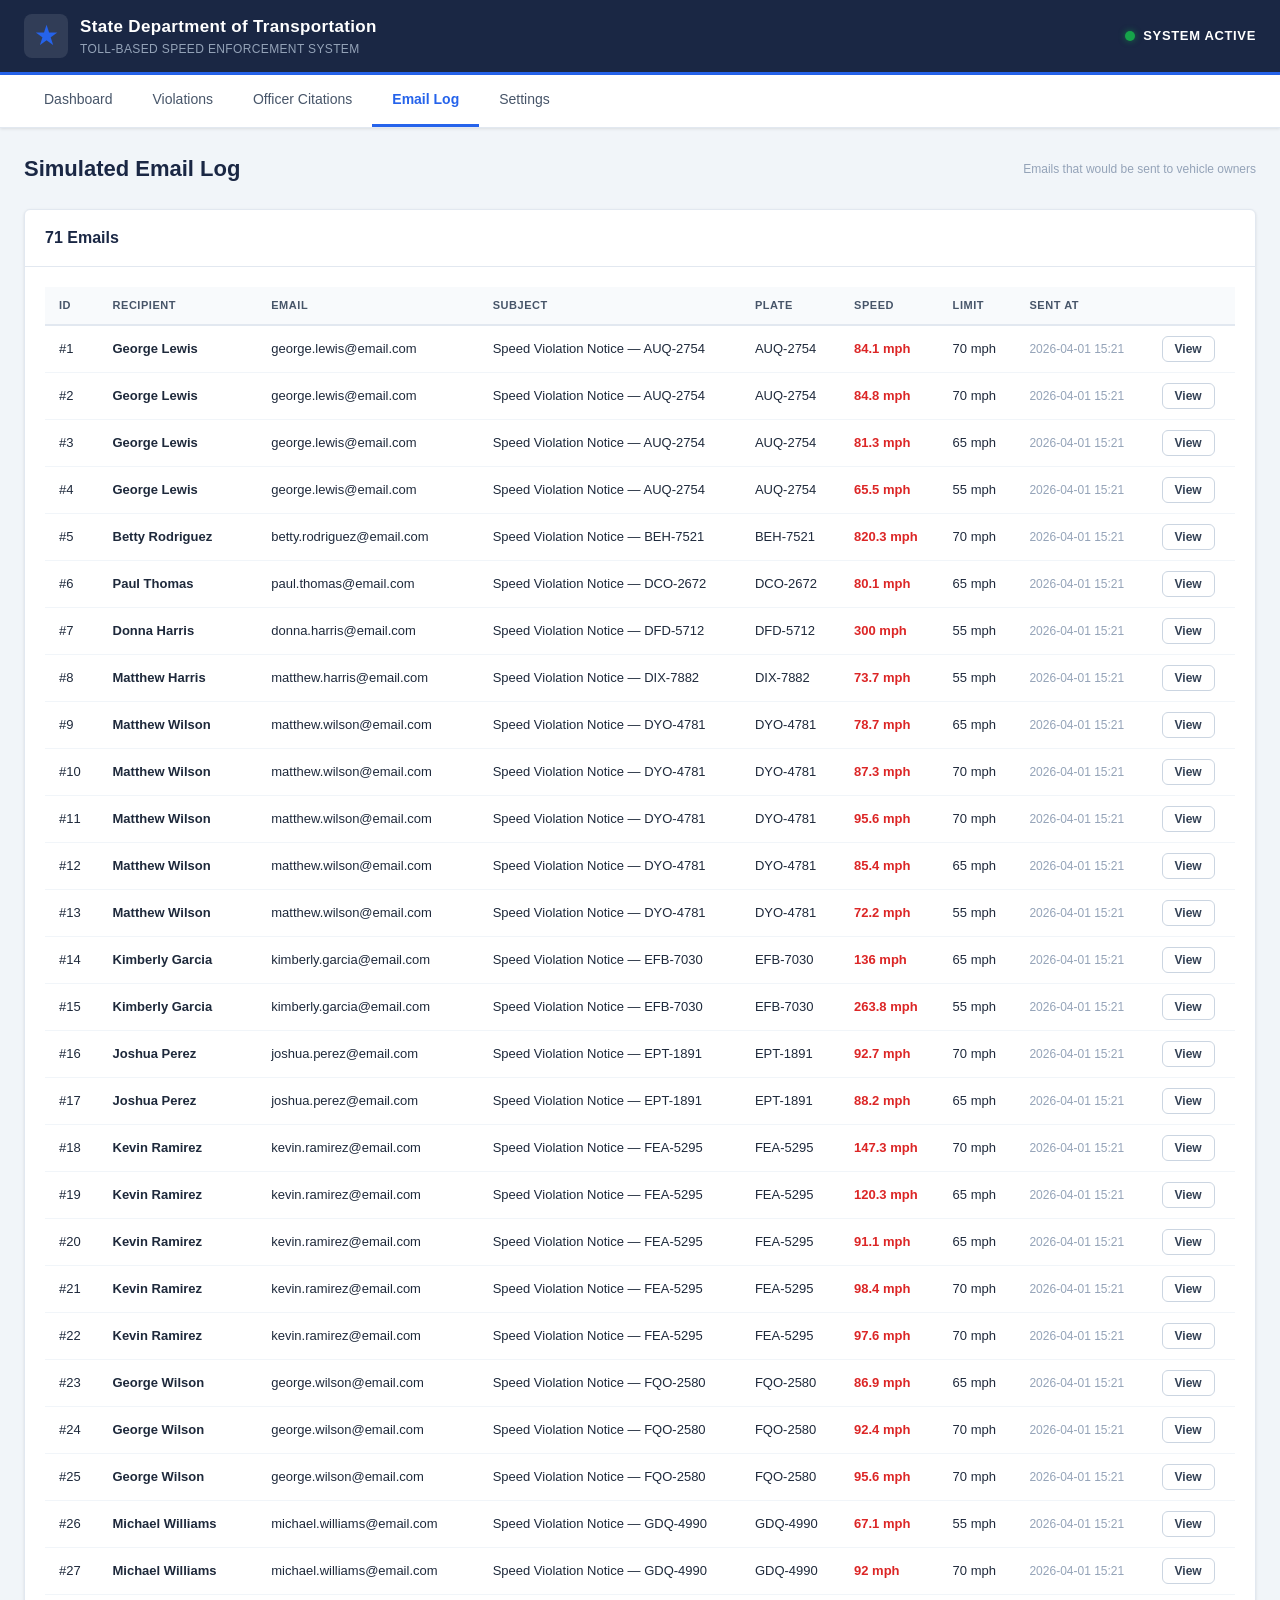
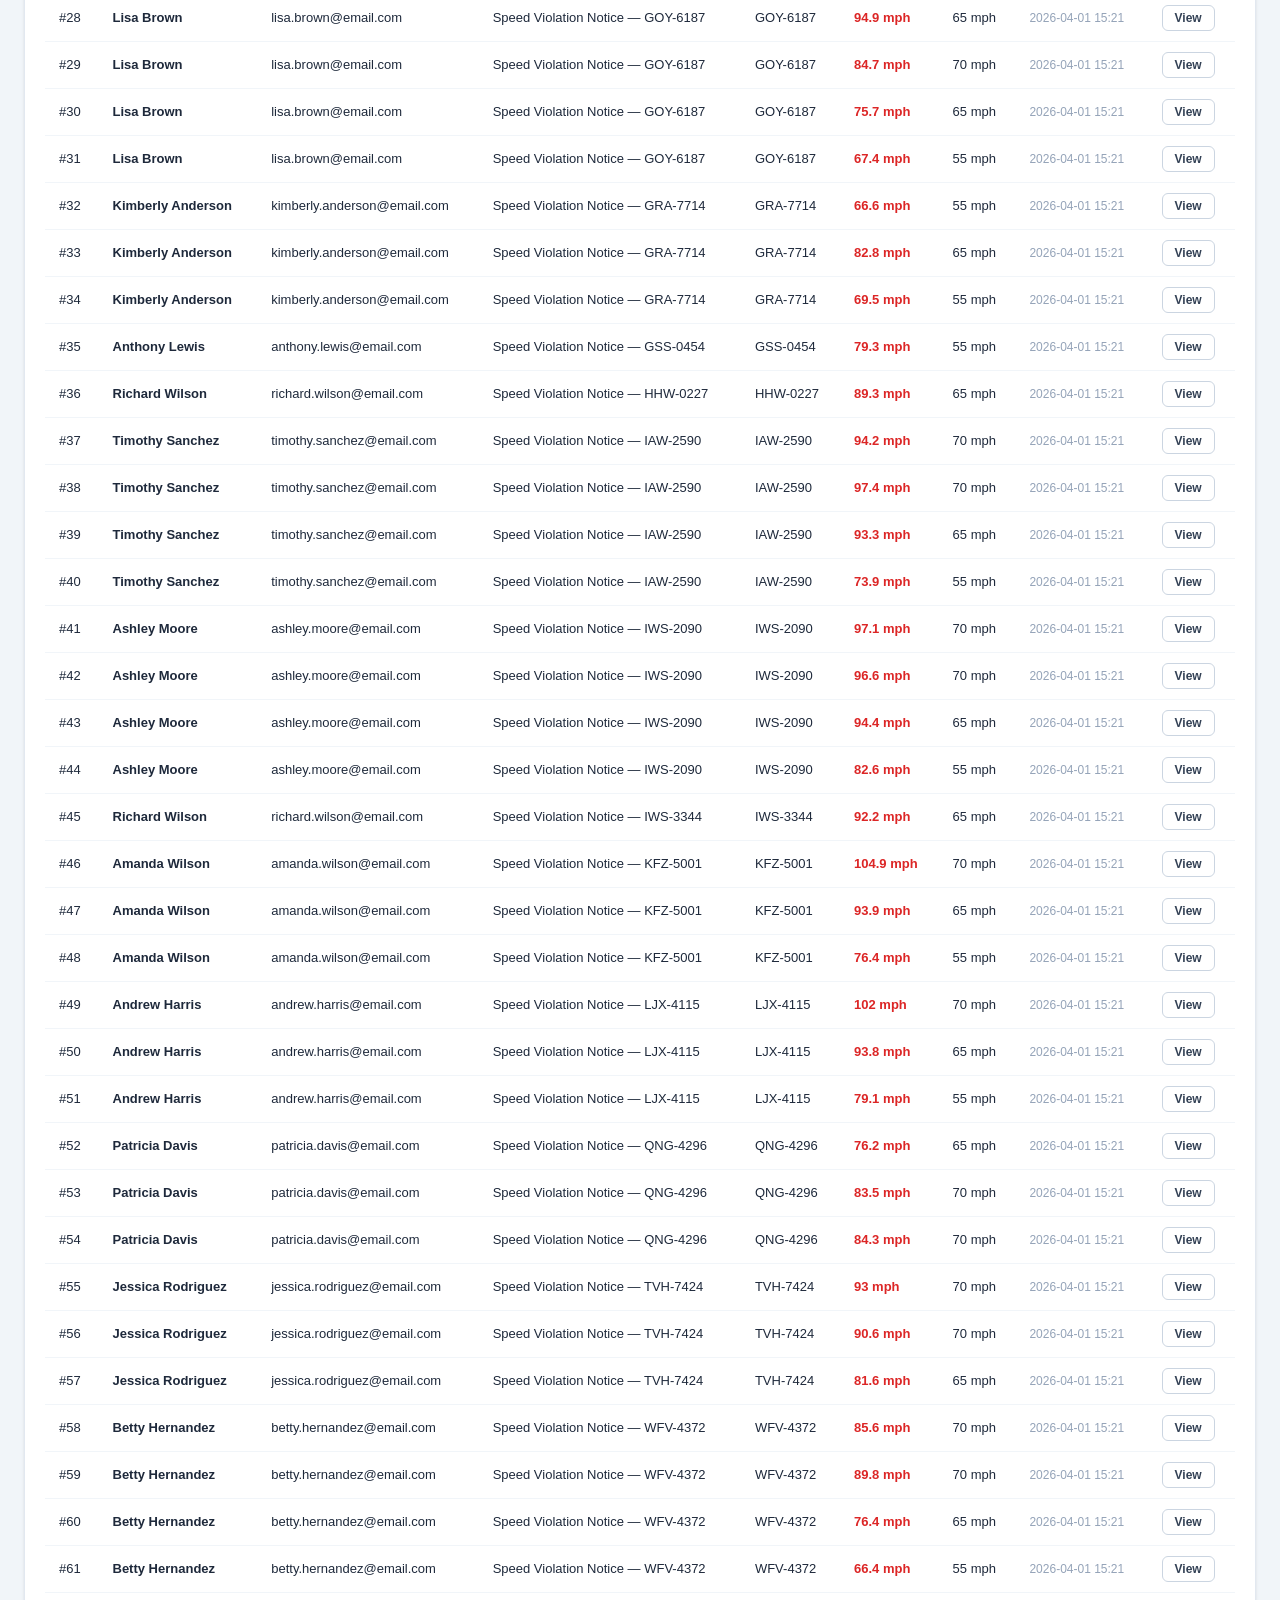
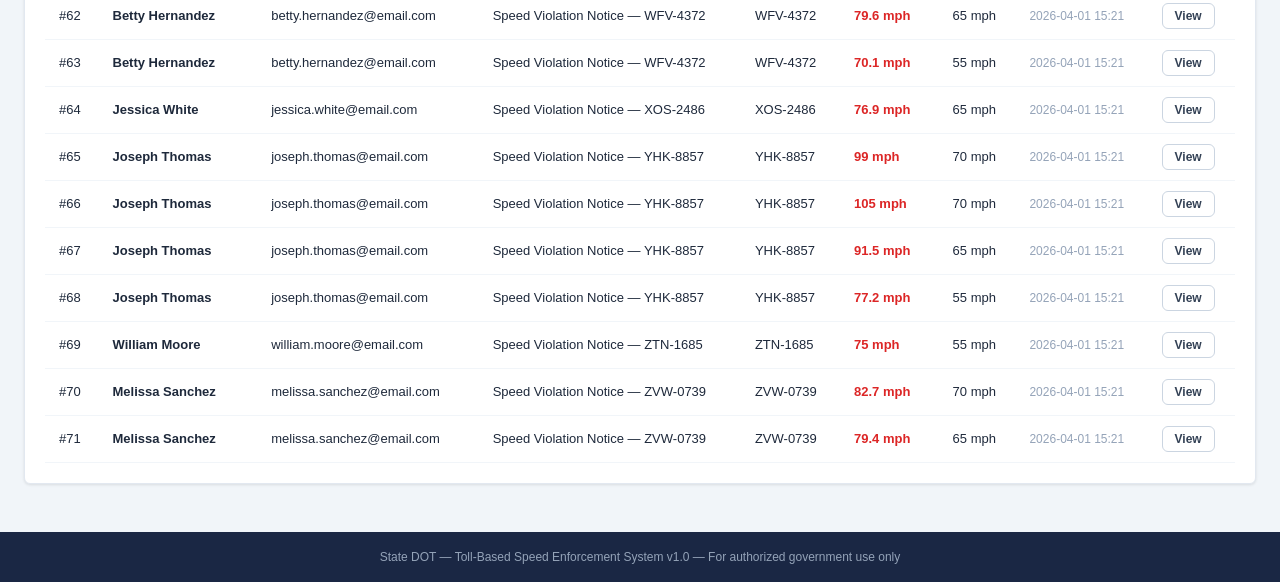
==== docs/emails.html @ 0c73b51b "Add static HTML demo site in docs/ for GitHub Pages Standalone version of the full app with baked-in" ====
<!DOCTYPE html>
<html lang="en">
<head>
    <meta charset="UTF-8">
    <meta name="viewport" content="width=device-width, initial-scale=1.0">
    <title>Email Log — State DOT Speed Enforcement</title>
    <link rel="stylesheet" href="style.css">
</head>
<body>
    <header class="top-bar">
        <div class="top-bar-inner">
            <div class="logo">
                <div class="logo-shield">&#9733;</div>
                <div>
                    <div class="logo-title">State Department of Transportation</div>
                    <div class="logo-subtitle">Toll-Based Speed Enforcement System</div>
                </div>
            </div>
            <div class="system-status">
                <span class="status-dot active"></span>
                <span>System Active</span>
            </div>
        </div>
    </header>

    <nav class="main-nav">
        <div class="nav-inner">
            <a href="index.html" class="nav-link">Dashboard</a>
            <a href="violations.html" class="nav-link">Violations</a>
            <a href="officer-citations.html" class="nav-link">Officer Citations</a>
            <a href="emails.html" class="nav-link active">Email Log</a>
            <a href="settings.html" class="nav-link">Settings</a>
        </div>
    </nav>

    <main class="content">
        <div class="page-header">
            <h1 class="page-title">Simulated Email Log</h1>
            <span class="text-muted text-sm">Emails that would be sent to vehicle owners</span>
        </div>

        <div class="panel">
            <div class="panel-header">
                <span class="panel-title" id="email-count">— Emails</span>
            </div>
            <div class="panel-body">
                <div class="table-wrap">
                    <table>
                        <thead>
                            <tr>
                                <th>ID</th><th>Recipient</th><th>Email</th><th>Subject</th>
                                <th>Plate</th><th>Speed</th><th>Limit</th><th>Sent At</th><th></th>
                            </tr>
                        </thead>
                        <tbody id="email-body"></tbody>
                    </table>
                </div>
            </div>
        </div>
    </main>

    <footer class="footer">
        <div class="footer-inner">
            State DOT — Toll-Based Speed Enforcement System v1.0 &mdash; For authorized government use only
        </div>
    </footer>

    <div id="modal-overlay" class="modal-overlay hidden">
        <div class="modal" id="modal">
            <div class="modal-header">
                <h3 id="modal-title"></h3>
                <button class="modal-close" onclick="closeModal()">&times;</button>
            </div>
            <div class="modal-body" id="modal-body"></div>
        </div>
    </div>
    <div id="toast" class="toast hidden"></div>

    <script src="app.js"></script>
    <script>loadData().then(renderEmails);</script>
</body>
</html>
---- docs/style.css ----
/* ── Reset & Base ─────────────────────────────────────────────────── */
*, *::before, *::after { box-sizing: border-box; margin: 0; padding: 0; }

:root {
    --navy: #1a2744;
    --navy-light: #2c3e5a;
    --blue: #2563eb;
    --blue-light: #dbeafe;
    --gray-50: #f8fafc;
    --gray-100: #f1f5f9;
    --gray-200: #e2e8f0;
    --gray-300: #cbd5e1;
    --gray-400: #94a3b8;
    --gray-500: #64748b;
    --gray-600: #475569;
    --gray-700: #334155;
    --gray-800: #1e293b;
    --green: #16a34a;
    --green-light: #dcfce7;
    --red: #dc2626;
    --red-light: #fee2e2;
    --yellow: #ca8a04;
    --yellow-light: #fef9c3;
    --orange: #ea580c;
    --radius: 6px;
    --shadow: 0 1px 3px rgba(0,0,0,0.1);
    --shadow-md: 0 4px 6px rgba(0,0,0,0.1);
}

body {
    font-family: -apple-system, BlinkMacSystemFont, "Segoe UI", Roboto, "Helvetica Neue", Arial, sans-serif;
    background: var(--gray-100);
    color: var(--gray-800);
    font-size: 15px;
    line-height: 1.5;
    min-height: 100vh;
    display: flex;
    flex-direction: column;
}

/* ── Top Bar ─────────────────────────────────────────────────────── */
.top-bar {
    background: var(--navy);
    color: white;
    padding: 14px 0;
    border-bottom: 3px solid var(--blue);
}
.top-bar-inner {
    max-width: 1280px;
    margin: 0 auto;
    padding: 0 24px;
    display: flex;
    justify-content: space-between;
    align-items: center;
}
.logo {
    display: flex;
    align-items: center;
    gap: 12px;
}
.logo-shield {
    font-size: 28px;
    color: var(--blue);
    background: rgba(255,255,255,0.1);
    width: 44px;
    height: 44px;
    display: flex;
    align-items: center;
    justify-content: center;
    border-radius: 8px;
}
.logo-title {
    font-size: 17px;
    font-weight: 700;
    letter-spacing: 0.02em;
}
.logo-subtitle {
    font-size: 12px;
    color: var(--gray-400);
    letter-spacing: 0.03em;
    text-transform: uppercase;
}
.system-status {
    display: flex;
    align-items: center;
    gap: 8px;
    font-size: 13px;
    font-weight: 600;
    text-transform: uppercase;
    letter-spacing: 0.05em;
}
.status-dot {
    width: 10px;
    height: 10px;
    border-radius: 50%;
    background: var(--red);
}
.status-dot.active {
    background: var(--green);
    box-shadow: 0 0 6px rgba(22, 163, 74, 0.6);
}

/* ── Navigation ──────────────────────────────────────────────────── */
.main-nav {
    background: white;
    border-bottom: 1px solid var(--gray-200);
    box-shadow: var(--shadow);
}
.nav-inner {
    max-width: 1280px;
    margin: 0 auto;
    padding: 0 24px;
    display: flex;
    gap: 0;
}
.nav-link {
    display: block;
    padding: 14px 20px;
    text-decoration: none;
    color: var(--gray-600);
    font-weight: 500;
    font-size: 14px;
    border-bottom: 3px solid transparent;
    transition: all 0.15s;
}
.nav-link:hover {
    color: var(--navy);
    background: var(--gray-50);
}
.nav-link.active {
    color: var(--blue);
    border-bottom-color: var(--blue);
    font-weight: 600;
}

/* ── Content ─────────────────────────────────────────────────────── */
.content {
    max-width: 1280px;
    margin: 0 auto;
    padding: 24px;
    width: 100%;
    flex: 1;
}

.page-header {
    display: flex;
    justify-content: space-between;
    align-items: center;
    margin-bottom: 24px;
}
.page-title {
    font-size: 22px;
    font-weight: 700;
    color: var(--navy);
}

/* ── Cards ────────────────────────────────────────────────────────── */
.card-grid {
    display: grid;
    grid-template-columns: repeat(auto-fit, minmax(220px, 1fr));
    gap: 16px;
    margin-bottom: 24px;
}
.card {
    background: white;
    border-radius: var(--radius);
    padding: 20px;
    box-shadow: var(--shadow);
    border: 1px solid var(--gray-200);
}
.card-label {
    font-size: 12px;
    text-transform: uppercase;
    letter-spacing: 0.05em;
    color: var(--gray-500);
    font-weight: 600;
    margin-bottom: 6px;
}
.card-value {
    font-size: 32px;
    font-weight: 700;
    color: var(--navy);
}
.card-value.green { color: var(--green); }
.card-value.red { color: var(--red); }
.card-value.yellow { color: var(--yellow); }
.card-value.blue { color: var(--blue); }

/* ── Panel ────────────────────────────────────────────────────────── */
.panel {
    background: white;
    border-radius: var(--radius);
    box-shadow: var(--shadow);
    border: 1px solid var(--gray-200);
    margin-bottom: 24px;
}
.panel-header {
    padding: 16px 20px;
    border-bottom: 1px solid var(--gray-200);
    display: flex;
    justify-content: space-between;
    align-items: center;
}
.panel-title {
    font-size: 16px;
    font-weight: 600;
    color: var(--navy);
}
.panel-body {
    padding: 20px;
}

/* ── Tables ───────────────────────────────────────────────────────── */
.table-wrap {
    overflow-x: auto;
}
table {
    width: 100%;
    border-collapse: collapse;
    font-size: 13px;
}
thead {
    background: var(--gray-50);
}
th {
    padding: 10px 14px;
    text-align: left;
    font-weight: 600;
    color: var(--gray-600);
    text-transform: uppercase;
    font-size: 11px;
    letter-spacing: 0.05em;
    border-bottom: 2px solid var(--gray-200);
    white-space: nowrap;
}
td {
    padding: 10px 14px;
    border-bottom: 1px solid var(--gray-100);
    vertical-align: middle;
}
tr:hover {
    background: var(--gray-50);
}

/* ── Badges ───────────────────────────────────────────────────────── */
.badge {
    display: inline-block;
    padding: 3px 10px;
    border-radius: 12px;
    font-size: 11px;
    font-weight: 600;
    text-transform: uppercase;
    letter-spacing: 0.03em;
}
.badge-issued { background: var(--red-light); color: var(--red); }
.badge-suppressed { background: var(--yellow-light); color: var(--yellow); }
.badge-pending { background: var(--blue-light); color: var(--blue); }

/* ── Buttons ─────────────────────────────────────────────────────── */
.btn {
    display: inline-flex;
    align-items: center;
    gap: 6px;
    padding: 9px 18px;
    border-radius: var(--radius);
    font-size: 14px;
    font-weight: 600;
    border: none;
    cursor: pointer;
    transition: all 0.15s;
    text-decoration: none;
}
.btn-primary {
    background: var(--blue);
    color: white;
}
.btn-primary:hover { background: #1d4ed8; }
.btn-primary:disabled { background: var(--gray-300); cursor: not-allowed; }
.btn-secondary {
    background: white;
    color: var(--gray-700);
    border: 1px solid var(--gray-300);
}
.btn-secondary:hover { background: var(--gray-50); }
.btn-danger {
    background: var(--red);
    color: white;
}
.btn-danger:hover { background: #b91c1c; }
.btn-sm {
    padding: 5px 12px;
    font-size: 12px;
}

/* ── Forms ────────────────────────────────────────────────────────── */
.form-group {
    margin-bottom: 20px;
}
.form-label {
    display: block;
    font-size: 13px;
    font-weight: 600;
    color: var(--gray-700);
    margin-bottom: 6px;
}
.form-hint {
    font-size: 12px;
    color: var(--gray-400);
    margin-top: 4px;
}
.form-input, .form-select {
    width: 100%;
    padding: 9px 12px;
    border: 1px solid var(--gray-300);
    border-radius: var(--radius);
    font-size: 14px;
    color: var(--gray-800);
    background: white;
    transition: border-color 0.15s;
}
.form-input:focus, .form-select:focus {
    outline: none;
    border-color: var(--blue);
    box-shadow: 0 0 0 3px rgba(37, 99, 235, 0.1);
}
.form-input-sm {
    max-width: 200px;
}

.form-row {
    display: grid;
    grid-template-columns: 1fr 1fr;
    gap: 20px;
}

/* Toggle switch */
.toggle-wrap {
    display: flex;
    align-items: center;
    gap: 12px;
}
.toggle {
    position: relative;
    width: 48px;
    height: 26px;
}
.toggle input {
    opacity: 0;
    width: 0;
    height: 0;
}
.toggle-slider {
    position: absolute;
    inset: 0;
    background: var(--gray-300);
    border-radius: 13px;
    cursor: pointer;
    transition: background 0.2s;
}
.toggle-slider::before {
    content: '';
    position: absolute;
    width: 20px;
    height: 20px;
    left: 3px;
    bottom: 3px;
    background: white;
    border-radius: 50%;
    transition: transform 0.2s;
}
.toggle input:checked + .toggle-slider {
    background: var(--green);
}
.toggle input:checked + .toggle-slider::before {
    transform: translateX(22px);
}

/* ── Filters ─────────────────────────────────────────────────────── */
.filters {
    display: flex;
    gap: 12px;
    align-items: center;
    flex-wrap: wrap;
}
.filters .form-select {
    width: auto;
    min-width: 160px;
}

/* ── Modal ────────────────────────────────────────────────────────── */
.modal-overlay {
    position: fixed;
    inset: 0;
    background: rgba(0,0,0,0.5);
    display: flex;
    align-items: center;
    justify-content: center;
    z-index: 1000;
}
.modal-overlay.hidden { display: none; }
.modal {
    background: white;
    border-radius: 8px;
    box-shadow: var(--shadow-md);
    max-width: 640px;
    width: 90%;
    max-height: 80vh;
    overflow-y: auto;
}
.modal-header {
    padding: 16px 20px;
    border-bottom: 1px solid var(--gray-200);
    display: flex;
    justify-content: space-between;
    align-items: center;
}
.modal-header h3 {
    font-size: 16px;
    font-weight: 600;
    color: var(--navy);
}
.modal-close {
    background: none;
    border: none;
    font-size: 22px;
    cursor: pointer;
    color: var(--gray-400);
    padding: 0 4px;
}
.modal-close:hover { color: var(--gray-700); }
.modal-body {
    padding: 20px;
}
.modal-body pre {
    background: var(--gray-50);
    border: 1px solid var(--gray-200);
    border-radius: var(--radius);
    padding: 16px;
    font-size: 13px;
    white-space: pre-wrap;
    word-wrap: break-word;
    line-height: 1.6;
}

/* ── Detail list ─────────────────────────────────────────────────── */
.detail-grid {
    display: grid;
    grid-template-columns: 160px 1fr;
    gap: 8px 16px;
    font-size: 14px;
}
.detail-label {
    font-weight: 600;
    color: var(--gray-500);
    text-transform: uppercase;
    font-size: 11px;
    letter-spacing: 0.05em;
    padding-top: 2px;
}
.detail-value {
    color: var(--gray-800);
}

/* ── Toast ────────────────────────────────────────────────────────── */
.toast {
    position: fixed;
    bottom: 24px;
    right: 24px;
    background: var(--navy);
    color: white;
    padding: 12px 20px;
    border-radius: var(--radius);
    font-size: 14px;
    font-weight: 500;
    box-shadow: var(--shadow-md);
    z-index: 2000;
    transition: opacity 0.3s, transform 0.3s;
}
.toast.hidden {
    opacity: 0;
    transform: translateY(10px);
    pointer-events: none;
}
.toast.success { background: var(--green); }
.toast.error { background: var(--red); }

/* ── Misc ─────────────────────────────────────────────────────────── */
.text-muted { color: var(--gray-400); }
.text-sm { font-size: 12px; }
.mt-2 { margin-top: 8px; }
.mt-4 { margin-top: 16px; }
.mb-4 { margin-bottom: 16px; }
.clickable { cursor: pointer; }
.speed-over { color: var(--red); font-weight: 700; }
.empty-state {
    text-align: center;
    padding: 48px 20px;
    color: var(--gray-400);
}
.empty-state p {
    font-size: 15px;
    margin-top: 8px;
}

/* ── Info Banner ──────────────────────────────────────────────────── */
.info-banner {
    display: flex;
    gap: 14px;
    align-items: flex-start;
    background: var(--blue-light);
    border: 1px solid #bfdbfe;
    border-radius: var(--radius);
    padding: 16px 20px;
    margin-bottom: 24px;
    font-size: 14px;
    line-height: 1.6;
    color: var(--gray-700);
}
.info-banner a {
    color: var(--blue);
    font-weight: 600;
    text-decoration: none;
}
.info-banner a:hover { text-decoration: underline; }
.info-banner-icon {
    flex-shrink: 0;
    width: 24px;
    height: 24px;
    border-radius: 50%;
    background: var(--blue);
    color: white;
    display: flex;
    align-items: center;
    justify-content: center;
    font-size: 13px;
    font-weight: 700;
    margin-top: 1px;
}

/* ── Officer Citations ───────────────────────────────────────────── */
.citation-id {
    display: inline-block;
    background: var(--gray-100);
    border: 1px solid var(--gray-200);
    border-radius: 4px;
    padding: 2px 8px;
    font-size: 12px;
    font-weight: 600;
    color: var(--gray-600);
    font-family: monospace;
}
.plate-tag {
    display: inline-block;
    background: var(--navy);
    color: white;
    border-radius: 4px;
    padding: 3px 10px;
    font-size: 13px;
    letter-spacing: 0.06em;
    font-family: monospace;
}
.segment-label {
    font-size: 12px;
    font-weight: 500;
    color: var(--gray-700);
    line-height: 1.3;
}
.segment-arrow {
    font-size: 10px;
    color: var(--gray-400);
    line-height: 1;
    padding: 1px 0;
}
.empty-icon {
    font-size: 48px;
    margin-bottom: 8px;
    opacity: 0.4;
}
.required {
    color: var(--red);
}
.form-divider {
    border-top: 1px solid var(--gray-200);
    margin: 4px 0 20px;
}
.form-actions {
    display: flex;
    justify-content: flex-end;
    gap: 10px;
    margin-top: 8px;
    padding-top: 16px;
    border-top: 1px solid var(--gray-200);
}
textarea.form-input {
    resize: vertical;
    min-height: 48px;
    font-family: inherit;
}

/* ── Footer ──────────────────────────────────────────────────────── */
.footer {
    background: var(--navy);
    color: var(--gray-400);
    padding: 16px 0;
    font-size: 12px;
    text-align: center;
    margin-top: auto;
}
.footer-inner {
    max-width: 1280px;
    margin: 0 auto;
    padding: 0 24px;
}

/* ── Responsive ──────────────────────────────────────────────────── */
@media (max-width: 768px) {
    .card-grid { grid-template-columns: repeat(2, 1fr); }
    .form-row { grid-template-columns: 1fr; }
    .top-bar-inner { flex-direction: column; gap: 8px; text-align: center; }
    .detail-grid { grid-template-columns: 1fr; }
}
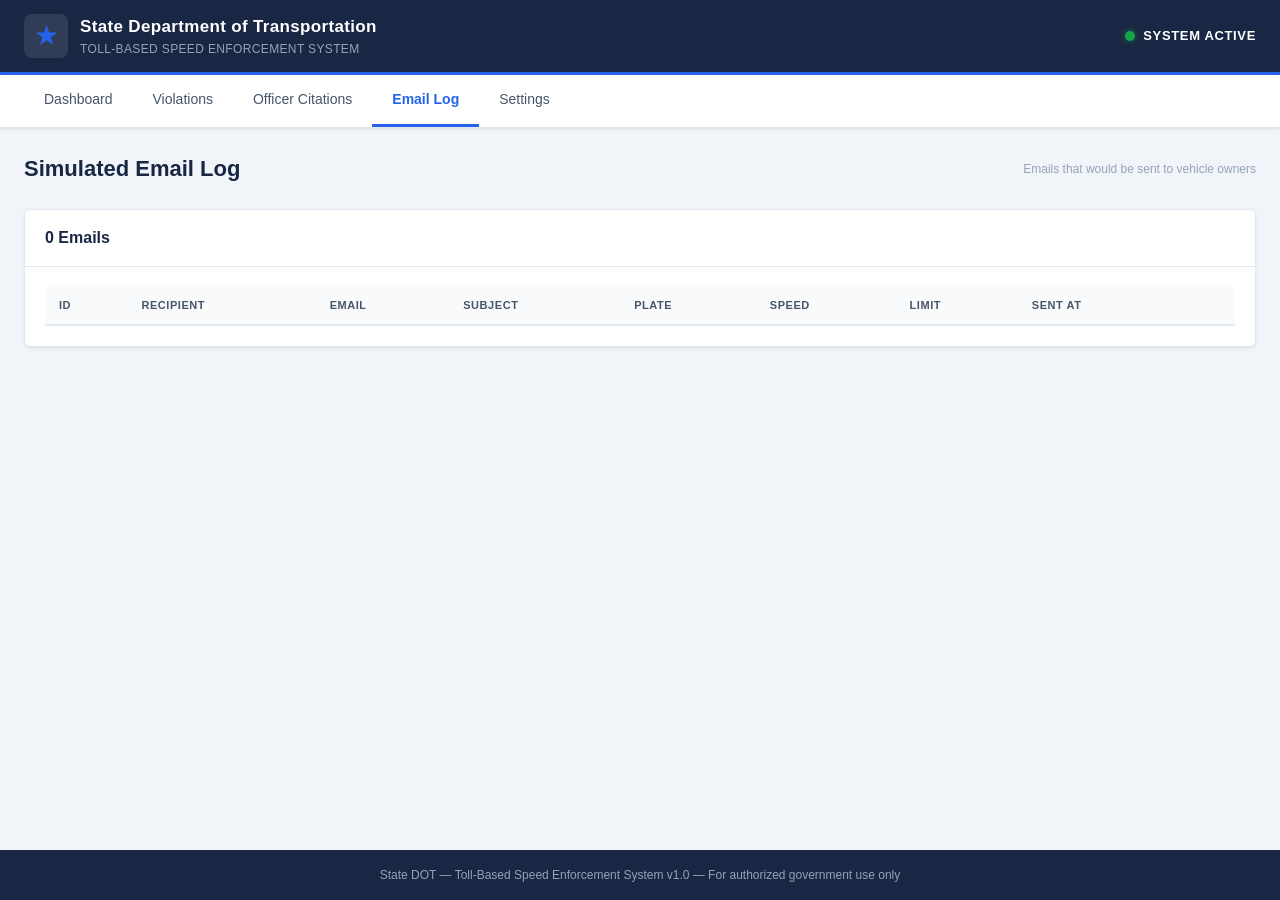
==== commit 037e70ed: "Update emails.html" ====
--- a/docs/emails.html
+++ b/docs/emails.html
@@ -4,7 +4,7 @@
     <meta charset="UTF-8">
     <meta name="viewport" content="width=device-width, initial-scale=1.0">
     <title>Email Log — State DOT Speed Enforcement</title>
-    <link rel="stylesheet" href="style.css">
+    <link rel="stylesheet" href="style.css?v=20260415">
 </head>
 <body>
     <header class="top-bar">
@@ -76,7 +76,7 @@
     </div>
     <div id="toast" class="toast hidden"></div>
 
-    <script src="app.js"></script>
+    <script src="app.js?v=20260415"></script>
     <script>loadData().then(renderEmails);</script>
 </body>
 </html>
